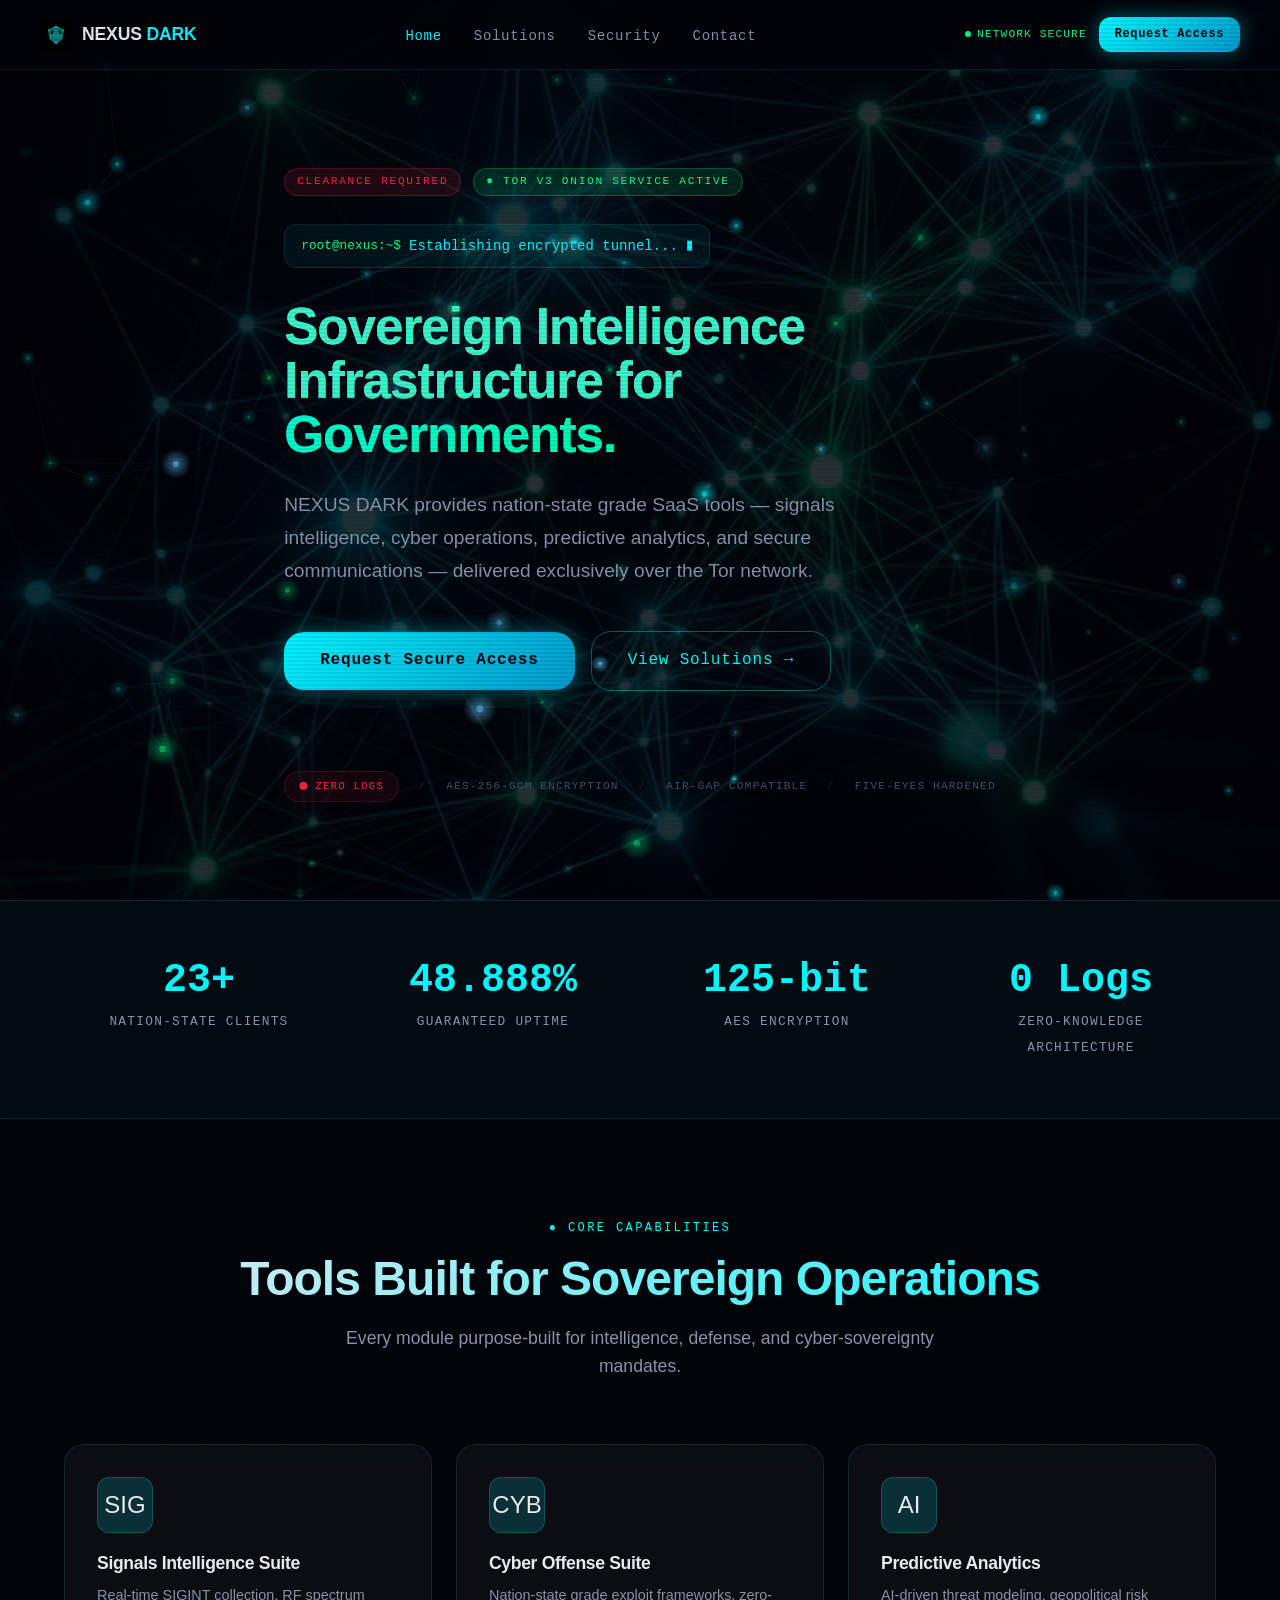
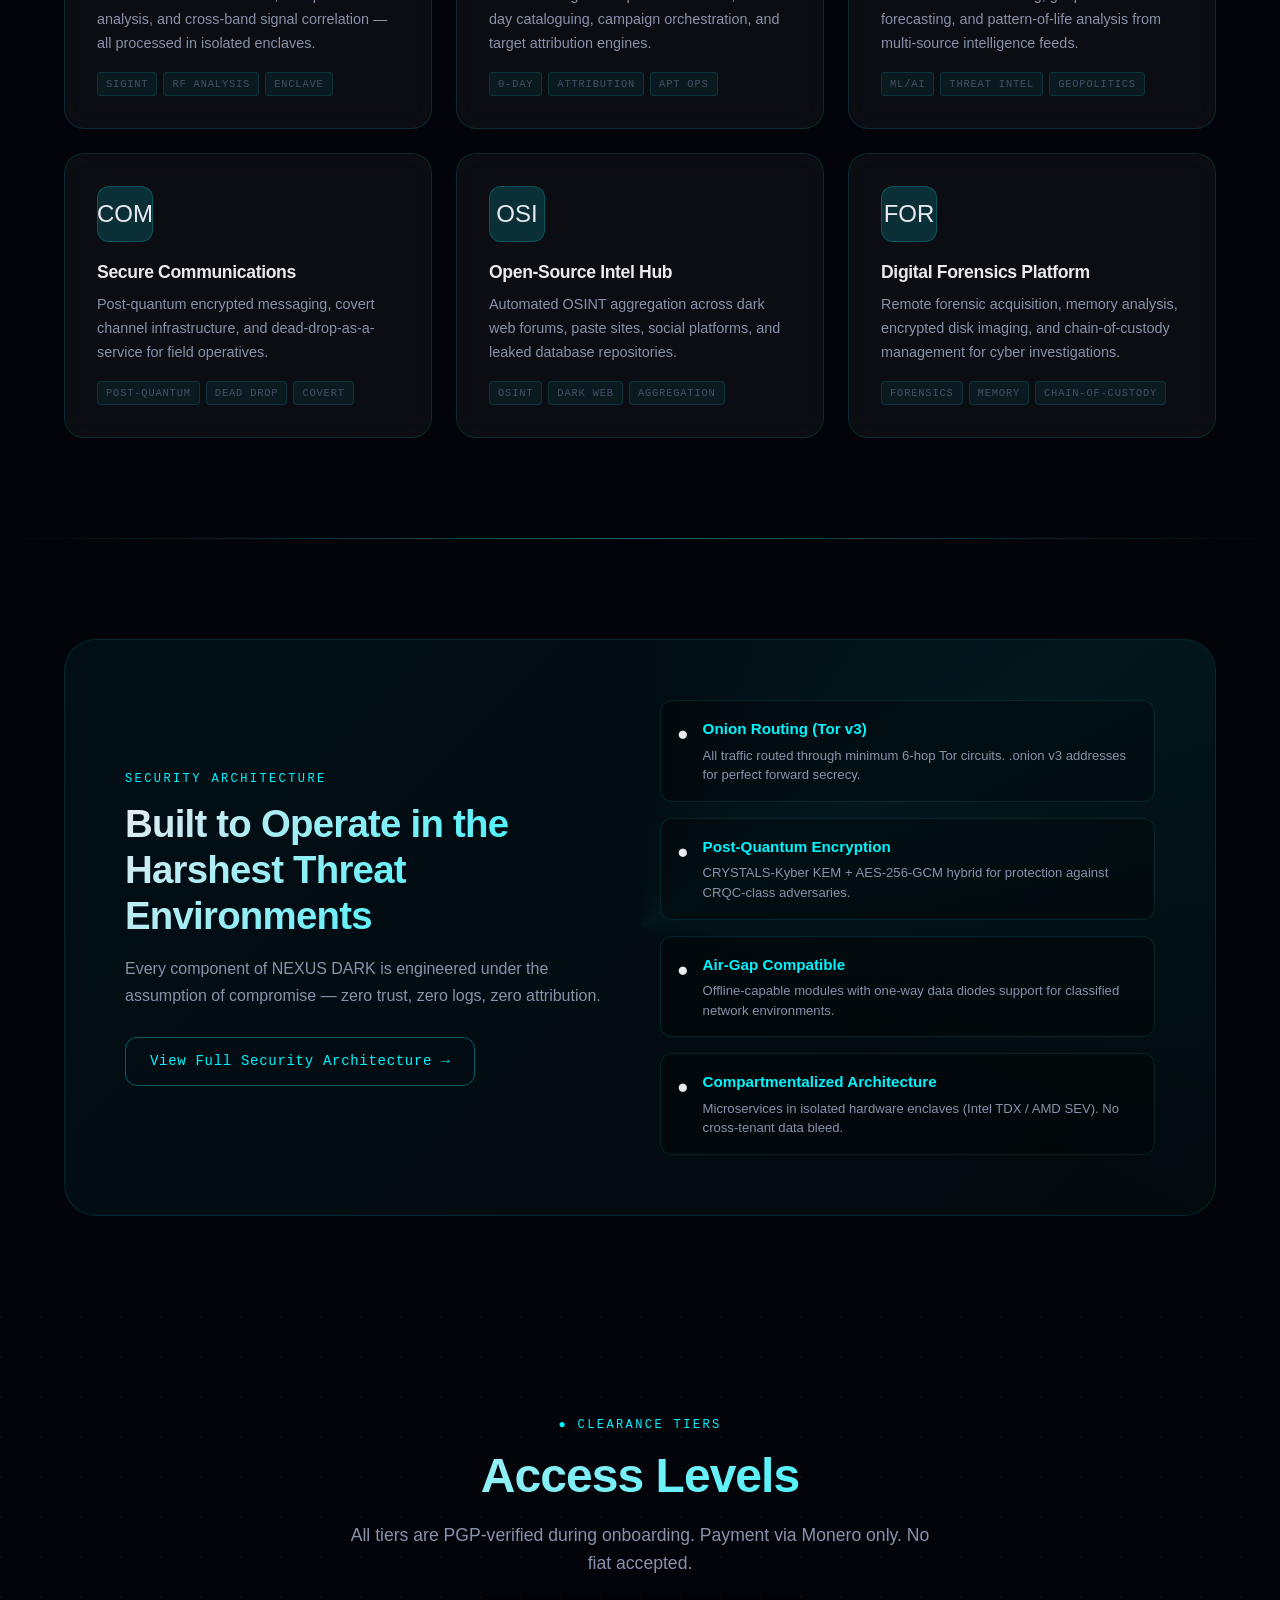
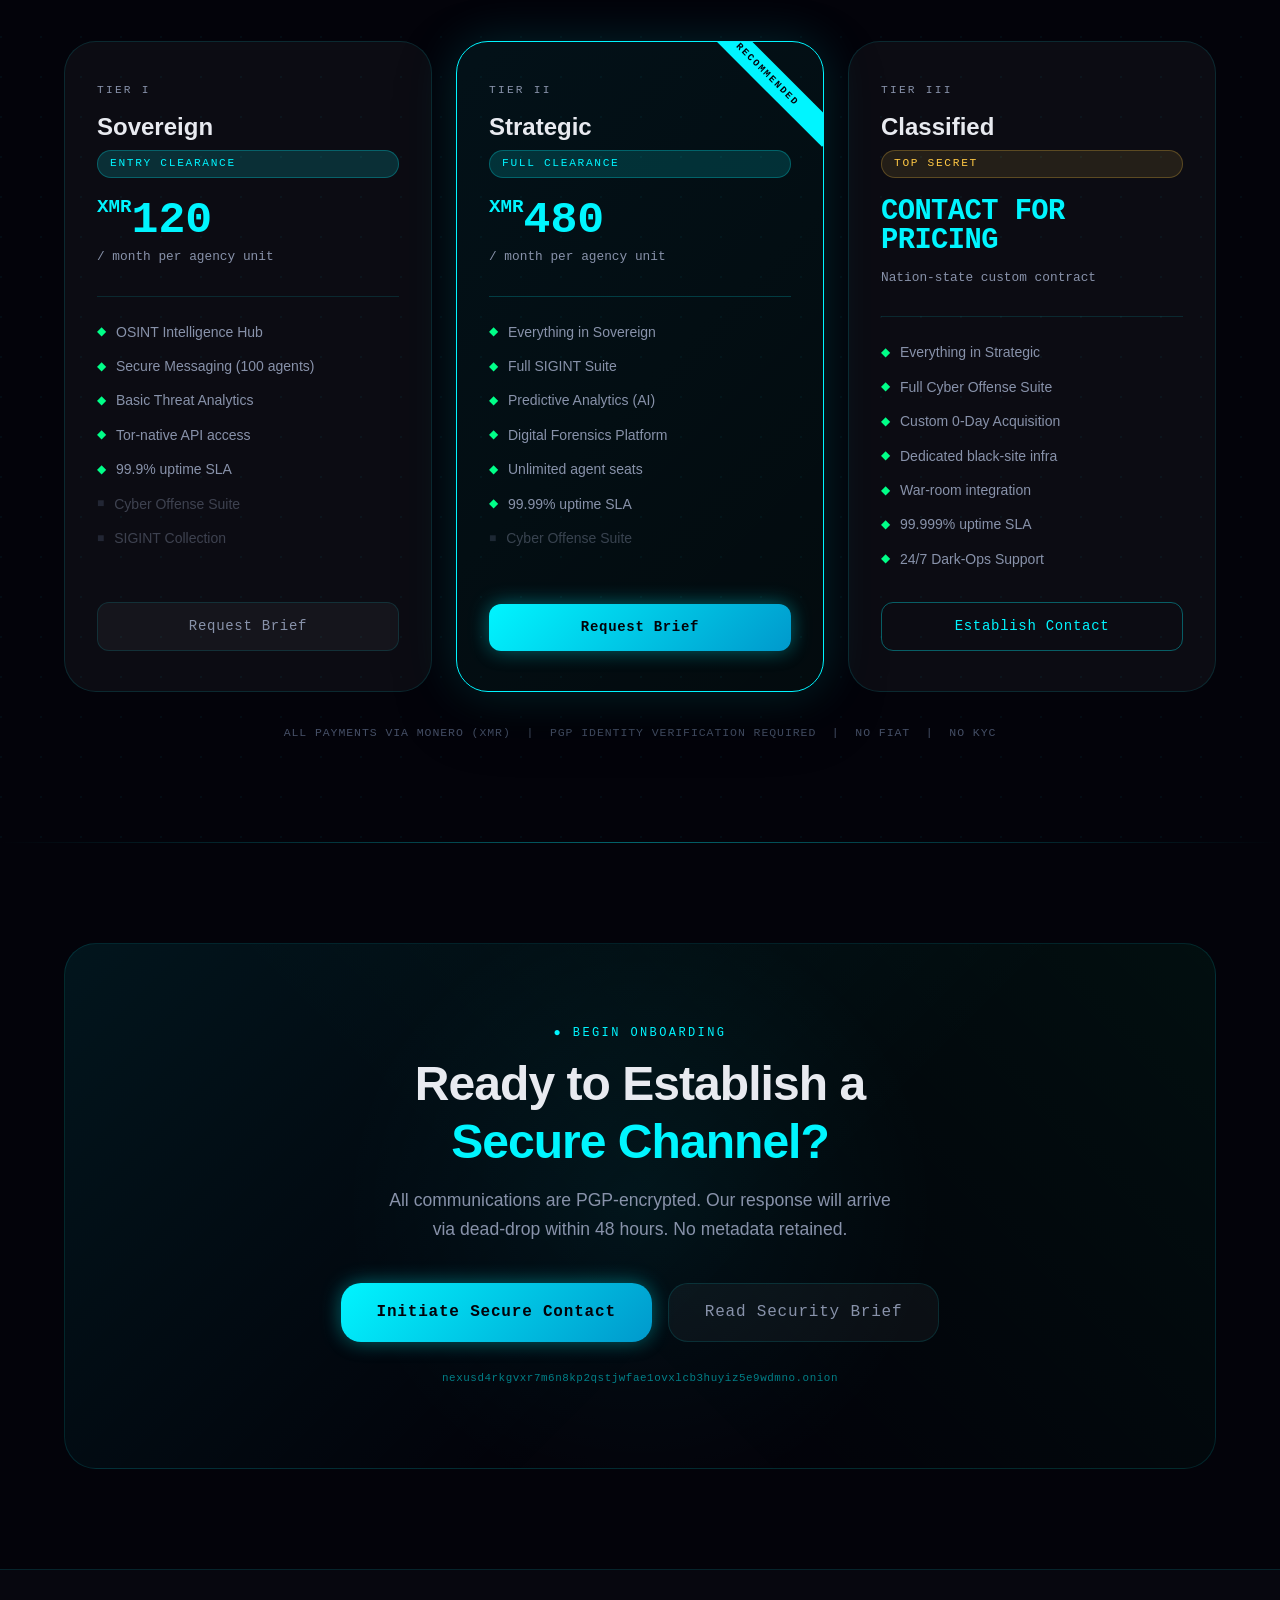
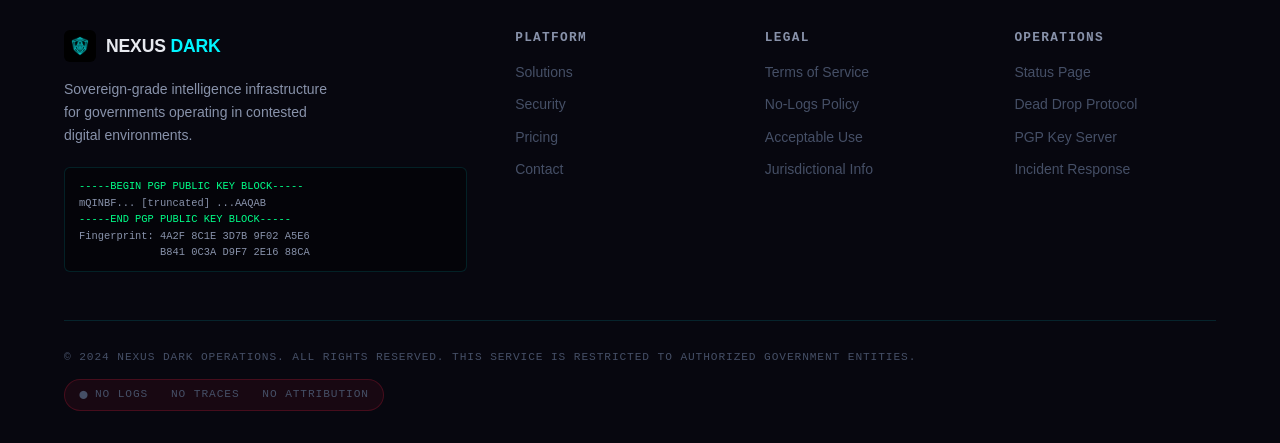
==== index.html @ fe9a8225 "Initial commit" ====
﻿<!DOCTYPE html>
<html lang="en">

<head>
    <meta charset="UTF-8" />
    <meta name="viewport" content="width=device-width, initial-scale=1.0" />
    <meta name="referrer" content="no-referrer" />
    <meta http-equiv="Content-Security-Policy"
        content="default-src 'self' https://fonts.googleapis.com https://fonts.gstatic.com; style-src 'self' 'unsafe-inline' https://fonts.googleapis.com; script-src 'self' 'unsafe-inline'; img-src 'self' data:;">
    <title>NEXUS DARK — Sovereign SaaS for Governments</title>
    <meta name="description"
        content="Enterprise-grade intelligence and cyber tools for government agencies, operating exclusively on the Tor network with zero-knowledge architecture." />
    <link rel="stylesheet" href="css/style.css" />
    <link rel="icon" href="images/logo_shield.png" />
</head>

<body>

    <!-- Security Overlay -->
    <div id="security-overlay">
        <h2>[!] SECURITY ALERT</h2>
        <p>Developer tools detected.<br />This session has been flagged. Close developer tools to continue.</p>
    </div>

    <!-- Navigation -->
    <nav class="navbar" id="navbar">
        <div class="nav-inner">
            <a class="nav-logo" href="index.html">
                <img src="images/logo_shield.png" alt="NEXUS DARK Logo" />
                <div class="logo-text">NEXUS <span>DARK</span></div>
            </a>

            <ul class="nav-links">
                <li><a href="index.html">Home</a></li>
                <li><a href="html/solutions.html">Solutions</a></li>
                <li><a href="html/security.html">Security</a></li>
                <li><a href="html/contact.html">Contact</a></li>
            </ul>

            <div class="nav-cta">
                <div class="nav-status">
                    <span class="dot"></span>
                    <span>NETWORK SECURE</span>
                </div>
                <a href="html/contact.html" class="btn btn-primary btn-sm">Request Access</a>
            </div>

            <div class="hamburger" id="hamburger">
                <span></span><span></span><span></span>
            </div>
        </div>
    </nav>

    <!-- Mobile Nav -->
    <nav class="mobile-nav" id="mobile-nav">
        <a href="index.html">Home</a>
        <a href="html/solutions.html">Solutions</a>
        <a href="html/security.html">Security</a>
        <a href="html/contact.html">Contact</a>
        <a href="html/contact.html" class="btn btn-primary btn-sm" style="width:fit-content">Request Access</a>
    </nav>

    <!-- ── Hero ──────────────────────────────────────────────────── -->
    <section class="hero" id="hero">
        <canvas id="hero-canvas"></canvas>
        <img src="images/hero_bg.png" alt="" class="hero-bg-img" aria-hidden="true" />

        <div class="hero-content">

            <div class="hero-eyebrow">
                <span class="badge badge-red"> CLEARANCE REQUIRED</span>
                <span class="badge badge-green">&#x25CF; TOR v3 ONION SERVICE ACTIVE</span>
            </div>

            <div class="terminal-bar">
                <span class="prompt">root@nexus:~$</span>
                <span id="typed-text"></span><span class="typed-cursor">&#9646;</span>
            </div>

            <h1 class="hero-h1 glitch-text" data-text="Sovereign Intelligence Infrastructure for Governments">
                Sovereign Intelligence<br />
                Infrastructure for<br />
                <span class="accent">Governments.</span>
            </h1>

            <p class="hero-desc">
                NEXUS DARK provides nation-state grade SaaS tools — signals intelligence, cyber operations, predictive
                analytics, and secure communications — delivered exclusively over the Tor network.
            </p>

            <div class="hero-actions">
                <a href="html/contact.html" class="btn btn-primary btn-lg" id="cta-access">
                    Request Secure Access
                </a>
                <a href="html/solutions.html" class="btn btn-outline btn-lg" id="cta-solutions">
                    View Solutions &rarr;
                </a>
            </div>

            <div class="hero-meta">
                <span class="no-logs-pill">ZERO LOGS</span>
                <span class="sep">&nbsp;/&nbsp;</span>
                <span>AES-256-GCM Encryption</span>
                <span class="sep">&nbsp;/&nbsp;</span>
                <span>Air-Gap Compatible</span>
                <span class="sep">&nbsp;/&nbsp;</span>
                <span>Five-Eyes Hardened</span>
            </div>

        </div>
    </section>

    <!-- ── Stats Bar ─────────────────────────────────────────────── -->
    <div class="stats-bar">
        <div class="stats-grid">
            <div class="stat-item reveal reveal-delay-1">
                <span class="stat-number" data-count="47" data-suffix="+">0+</span>
                <span class="stat-label">Nation-State Clients</span>
            </div>
            <div class="stat-item reveal reveal-delay-2">
                <span class="stat-number" data-count="99.999" data-dec="3" data-suffix="%">0%</span>
                <span class="stat-label">Guaranteed Uptime</span>
            </div>
            <div class="stat-item reveal reveal-delay-3">
                <span class="stat-number" data-count="256" data-suffix="-bit">0-bit</span>
                <span class="stat-label">AES Encryption</span>
            </div>
            <div class="stat-item reveal reveal-delay-4">
                <span class="stat-number" data-count="0" data-suffix=" Logs">0 Logs</span>
                <span class="stat-label">Zero-Knowledge Architecture</span>
            </div>
        </div>
    </div>

    <!-- ── Features ──────────────────────────────────────────────── -->
    <section class="section hex-bg" id="features">
        <div class="container">
            <div class="section-header reveal">
                <span class="section-label">&#x25CF; Core Capabilities</span>
                <h2 class="section-title">Tools Built for Sovereign Operations</h2>
                <p class="section-desc">Every module purpose-built for intelligence, defense, and cyber-sovereignty
                    mandates.</p>
            </div>

            <div class="features-grid">

                <div class="feature-card card reveal reveal-delay-1">
                    <div class="feature-icon">SIG</div>
                    <h3 class="feature-title">Signals Intelligence Suite</h3>
                    <p class="feature-desc">Real-time SIGINT collection, RF spectrum analysis, and cross-band signal
                        correlation — all processed in isolated enclaves.</p>
                    <div class="feature-tags">
                        <span class="tag">SIGINT</span>
                        <span class="tag">RF Analysis</span>
                        <span class="tag">Enclave</span>
                    </div>
                </div>

                <div class="feature-card card reveal reveal-delay-2">
                    <div class="feature-icon">CYB</div>
                    <h3 class="feature-title">Cyber Offense Suite</h3>
                    <p class="feature-desc">Nation-state grade exploit frameworks, zero-day cataloguing, campaign
                        orchestration, and target attribution engines.</p>
                    <div class="feature-tags">
                        <span class="tag">0-Day</span>
                        <span class="tag">Attribution</span>
                        <span class="tag">APT Ops</span>
                    </div>
                </div>

                <div class="feature-card card reveal reveal-delay-3">
                    <div class="feature-icon">AI</div>
                    <h3 class="feature-title">Predictive Analytics</h3>
                    <p class="feature-desc">AI-driven threat modeling, geopolitical risk forecasting, and
                        pattern-of-life analysis from multi-source intelligence feeds.</p>
                    <div class="feature-tags">
                        <span class="tag">ML/AI</span>
                        <span class="tag">Threat Intel</span>
                        <span class="tag">Geopolitics</span>
                    </div>
                </div>

                <div class="feature-card card reveal reveal-delay-1">
                    <div class="feature-icon">COM</div>
                    <h3 class="feature-title">Secure Communications</h3>
                    <p class="feature-desc">Post-quantum encrypted messaging, covert channel infrastructure, and
                        dead-drop-as-a-service for field operatives.</p>
                    <div class="feature-tags">
                        <span class="tag">Post-Quantum</span>
                        <span class="tag">Dead Drop</span>
                        <span class="tag">Covert</span>
                    </div>
                </div>

                <div class="feature-card card reveal reveal-delay-2">
                    <div class="feature-icon">OSI</div>
                    <h3 class="feature-title">Open-Source Intel Hub</h3>
                    <p class="feature-desc">Automated OSINT aggregation across dark web forums, paste sites, social
                        platforms, and leaked database repositories.</p>
                    <div class="feature-tags">
                        <span class="tag">OSINT</span>
                        <span class="tag">Dark Web</span>
                        <span class="tag">Aggregation</span>
                    </div>
                </div>

                <div class="feature-card card reveal reveal-delay-3">
                    <div class="feature-icon">FOR</div>
                    <h3 class="feature-title">Digital Forensics Platform</h3>
                    <p class="feature-desc">Remote forensic acquisition, memory analysis, encrypted disk imaging, and
                        chain-of-custody management for cyber investigations.</p>
                    <div class="feature-tags">
                        <span class="tag">Forensics</span>
                        <span class="tag">Memory</span>
                        <span class="tag">Chain-of-Custody</span>
                    </div>
                </div>

            </div>
        </div>
    </section>

    <div class="glow-line"></div>

    <!-- ── Security Highlight ─────────────────────────────────────── -->
    <section class="section" id="security-section">
        <div class="container">
            <div class="security-highlight reveal">
                <div class="inner">
                    <div class="security-grid">
                        <div>
                            <span class="section-label"> Security Architecture</span>
                            <h2
                                style="font-size:clamp(1.6rem,3vw,2.5rem); margin-bottom:16px; background:linear-gradient(135deg,#e8eaf0,#00f5ff); -webkit-background-clip:text; -webkit-text-fill-color:transparent; background-clip:text;">
                                Built to Operate in the Harshest Threat Environments
                            </h2>
                            <p style="color:var(--text-secondary);margin-bottom:28px;line-height:1.7;">
                                Every component of NEXUS DARK is engineered under the assumption of compromise — zero
                                trust, zero logs, zero attribution.
                            </p>
                            <a href="html/security.html" class="btn btn-outline">View Full Security Architecture
                                &rarr;</a>
                        </div>

                        <div class="security-items">
                            <div class="security-item">
                                <span class="security-item-icon">&#x25CF;</span>
                                <div>
                                    <div class="security-item-title">Onion Routing (Tor v3)</div>
                                    <div class="security-item-desc">All traffic routed through minimum 6-hop Tor
                                        circuits. .onion v3 addresses for perfect forward secrecy.</div>
                                </div>
                            </div>
                            <div class="security-item">
                                <span class="security-item-icon">&#x25CF;</span>
                                <div>
                                    <div class="security-item-title">Post-Quantum Encryption</div>
                                    <div class="security-item-desc">CRYSTALS-Kyber KEM + AES-256-GCM hybrid for
                                        protection against CRQC-class adversaries.</div>
                                </div>
                            </div>
                            <div class="security-item">
                                <span class="security-item-icon">&#x25CF;</span>
                                <div>
                                    <div class="security-item-title">Air-Gap Compatible</div>
                                    <div class="security-item-desc">Offline-capable modules with one-way data diodes
                                        support for classified network environments.</div>
                                </div>
                            </div>
                            <div class="security-item">
                                <span class="security-item-icon">&#x25CF;</span>
                                <div>
                                    <div class="security-item-title">Compartmentalized Architecture</div>
                                    <div class="security-item-desc">Microservices in isolated hardware enclaves (Intel
                                        TDX / AMD SEV). No cross-tenant data bleed.</div>
                                </div>
                            </div>
                        </div>
                    </div>
                </div>
            </div>
        </div>
    </section>

    <!-- ── Pricing ────────────────────────────────────────────────── -->
    <section class="section hex-bg" id="pricing">
        <div class="container">
            <div class="section-header reveal">
                <span class="section-label">&#x25CF; Clearance Tiers</span>
                <h2 class="section-title">Access Levels</h2>
                <p class="section-desc">All tiers are PGP-verified during onboarding. Payment via Monero only. No fiat
                    accepted.</p>
            </div>

            <div class="pricing-grid">

                <!-- Tier 1: Sovereign -->
                <div class="pricing-card reveal reveal-delay-1">
                    <div class="pricing-tier">Tier I</div>
                    <div class="pricing-name">Sovereign</div>
                    <div class="badge badge-cyan" style="margin-bottom:4px;">ENTRY CLEARANCE</div>
                    <div class="pricing-price"><sup>XMR</sup>120</div>
                    <div class="pricing-period">/ month per agency unit</div>
                    <div class="pricing-divider"></div>
                    <ul class="pricing-features">
                        <li class="pricing-feature"><span class="check">&#9670;</span> OSINT Intelligence Hub</li>
                        <li class="pricing-feature"><span class="check">&#9670;</span> Secure Messaging (100 agents)
                        </li>
                        <li class="pricing-feature"><span class="check">&#9670;</span> Basic Threat Analytics</li>
                        <li class="pricing-feature"><span class="check">&#9670;</span> Tor-native API access</li>
                        <li class="pricing-feature"><span class="check">&#9670;</span> 99.9% uptime SLA</li>
                        <li class="pricing-feature" style="opacity:0.4;"><span class="lock">&#x25A0;</span> Cyber
                            Offense Suite</li>
                        <li class="pricing-feature" style="opacity:0.4;"><span class="lock">&#x25A0;</span> SIGINT
                            Collection</li>
                    </ul>
                    <a href="html/contact.html" class="btn btn-ghost" style="width:100%;justify-content:center;">Request
                        Brief</a>
                </div>

                <!-- Tier 2: Strategic (Featured) -->
                <div class="pricing-card featured reveal reveal-delay-2">
                    <div class="pricing-tier">Tier II</div>
                    <div class="pricing-name">Strategic</div>
                    <div class="badge badge-cyan" style="margin-bottom:4px;">FULL CLEARANCE</div>
                    <div class="pricing-price"><sup>XMR</sup>480</div>
                    <div class="pricing-period">/ month per agency unit</div>
                    <div class="pricing-divider" style="background:rgba(0,245,255,0.2);"></div>
                    <ul class="pricing-features">
                        <li class="pricing-feature"><span class="check">&#9670;</span> Everything in Sovereign</li>
                        <li class="pricing-feature"><span class="check">&#9670;</span> Full SIGINT Suite</li>
                        <li class="pricing-feature"><span class="check">&#9670;</span> Predictive Analytics (AI)</li>
                        <li class="pricing-feature"><span class="check">&#9670;</span> Digital Forensics Platform</li>
                        <li class="pricing-feature"><span class="check">&#9670;</span> Unlimited agent seats</li>
                        <li class="pricing-feature"><span class="check">&#9670;</span> 99.99% uptime SLA</li>
                        <li class="pricing-feature" style="opacity:0.4;"><span class="lock">&#x25A0;</span> Cyber
                            Offense Suite</li>
                    </ul>
                    <a href="html/contact.html" class="btn btn-primary"
                        style="width:100%;justify-content:center;">Request Brief</a>
                </div>

                <!-- Tier 3: Classified -->
                <div class="pricing-card reveal reveal-delay-3">
                    <div class="pricing-tier">Tier III</div>
                    <div class="pricing-name">Classified</div>
                    <div class="badge badge-gold" style="margin-bottom:4px;">TOP SECRET</div>
                    <div class="pricing-price" style="font-size:1.8rem;margin-top:16px;letter-spacing:-0.02em;">CONTACT
                        FOR<br />PRICING</div>
                    <div class="pricing-period" style="margin-top:8px;">Nation-state custom contract</div>
                    <div class="pricing-divider"></div>
                    <ul class="pricing-features">
                        <li class="pricing-feature"><span class="check">&#9670;</span> Everything in Strategic</li>
                        <li class="pricing-feature"><span class="check">&#9670;</span> Full Cyber Offense Suite</li>
                        <li class="pricing-feature"><span class="check">&#9670;</span> Custom 0-Day Acquisition</li>
                        <li class="pricing-feature"><span class="check">&#9670;</span> Dedicated black-site infra</li>
                        <li class="pricing-feature"><span class="check">&#9670;</span> War-room integration</li>
                        <li class="pricing-feature"><span class="check">&#9670;</span> 99.999% uptime SLA</li>
                        <li class="pricing-feature"><span class="check">&#9670;</span> 24/7 Dark-Ops Support</li>
                    </ul>
                    <a href="html/contact.html" class="btn btn-outline"
                        style="width:100%;justify-content:center;">Establish Contact</a>
                </div>

            </div>

            <p
                style="text-align:center;font-family:var(--font-mono);font-size:0.72rem;color:var(--text-dim);margin-top:32px;letter-spacing:0.08em;">
                ALL PAYMENTS VIA MONERO (XMR) &nbsp;|&nbsp; PGP IDENTITY VERIFICATION REQUIRED &nbsp;|&nbsp; NO FIAT
                &nbsp;|&nbsp; NO KYC
            </p>
        </div>
    </section>

    <div class="glow-line"></div>

    <!-- ── CTA Banner ─────────────────────────────────────────────── -->
    <section class="section" id="cta">
        <div class="container">
            <div class="cta-banner reveal">
                <span class="section-label" style="display:block;text-align:center;margin-bottom:12px;">&#x25CF; Begin
                    Onboarding</span>
                <h2>Ready to Establish a<br /><span class="text-cyan">Secure Channel?</span></h2>
                <p>All communications are PGP-encrypted. Our response will arrive via dead-drop within 48 hours. No
                    metadata retained.</p>
                <div class="cta-actions">
                    <a href="html/contact.html" class="btn btn-primary btn-lg"> Initiate Secure Contact</a>
                    <a href="html/security.html" class="btn btn-ghost btn-lg">Read Security Brief</a>
                </div>
                <div class="onion-addr" style="margin-top:28px;font-size:0.68rem;opacity:0.5;">
                    nexusd4rkgvxr7m6n8kp2qstjwfae1ovxlcb3huyiz5e9wdmno.onion
                </div>
            </div>
        </div>
    </section>

    <!-- ── Footer ─────────────────────────────────────────────────── -->
    <footer class="footer">
        <div class="container">
            <div class="footer-grid">

                <div class="footer-brand">
                    <a class="nav-logo" href="index.html">
                        <img src="images/logo_shield.png" alt="NEXUS DARK" />
                        <div class="logo-text">NEXUS <span>DARK</span></div>
                    </a>
                    <p>Sovereign-grade intelligence infrastructure for governments operating in contested digital
                        environments.</p>
                    <div class="pgp-block">
                        <span class="hdr">-----BEGIN PGP PUBLIC KEY BLOCK-----</span><br />
                        mQINBF... [truncated] ...AAQAB<br />
                        <span class="hdr">-----END PGP PUBLIC KEY BLOCK-----</span><br />
                        Fingerprint: 4A2F 8C1E 3D7B 9F02 A5E6<br />
                        &nbsp;&nbsp;&nbsp;&nbsp;&nbsp;&nbsp;&nbsp;&nbsp;&nbsp;&nbsp;&nbsp;&nbsp;&nbsp;B841 0C3A D9F7
                        2E16 88CA
                    </div>
                </div>

                <div class="footer-col">
                    <h4>Platform</h4>
                    <a href="html/solutions.html">Solutions</a>
                    <a href="html/security.html">Security</a>
                    <a href="index.html#pricing">Pricing</a>
                    <a href="html/contact.html">Contact</a>
                </div>

                <div class="footer-col">
                    <h4>Legal</h4>
                    <a href="#">Terms of Service</a>
                    <a href="#">No-Logs Policy</a>
                    <a href="#">Acceptable Use</a>
                    <a href="#">Jurisdictional Info</a>
                </div>

                <div class="footer-col">
                    <h4>Operations</h4>
                    <a href="#">Status Page</a>
                    <a href="#">Dead Drop Protocol</a>
                    <a href="#">PGP Key Server</a>
                    <a href="#">Incident Response</a>
                </div>

            </div>

            <div class="footer-bottom">
                <p>&#169; 2024 NEXUS DARK OPERATIONS. ALL RIGHTS RESERVED. THIS SERVICE IS RESTRICTED TO AUTHORIZED
                    GOVERNMENT ENTITIES.</p>
                <p class="no-logs-pill">NO LOGS &nbsp; NO TRACES &nbsp; NO ATTRIBUTION</p>
            </div>
        </div>
    </footer>

    <script src="js/main.js"></script>
    <script src="js/security.js"></script>
</body>

</html>
---- css/style.css ----
@import url('https://fonts.googleapis.com/css2?family=Space+Grotesk:wght@300;400;500;600;700&family=JetBrains+Mono:wght@300;400;500;700&display=swap');

/* ── CSS Variables ─────────────────────────────────────────── */
:root {
    --bg-void: #03030a;
    --bg-deep: #07070f;
    --bg-surface: #0d0d1f;
    --bg-card: rgba(255, 255, 255, 0.04);
    --bg-card-hover: rgba(255, 255, 255, 0.07);

    --cyan: #00f5ff;
    --cyan-dim: rgba(0, 245, 255, 0.15);
    --cyan-glow: rgba(0, 245, 255, 0.4);
    --green: #00ff88;
    --green-dim: rgba(0, 255, 136, 0.12);
    --green-glow: rgba(0, 255, 136, 0.4);
    --red-warn: #ff2244;
    --gold: #ffc844;

    --text-primary: #e8eaf0;
    --text-secondary: #8892aa;
    --text-dim: #454f66;
    --text-mono: #00f5ff;

    --border: rgba(0, 245, 255, 0.12);
    --border-bright: rgba(0, 245, 255, 0.35);

    --radius-sm: 6px;
    --radius-md: 12px;
    --radius-lg: 20px;
    --radius-xl: 32px;

    --font-display: 'Space Grotesk', sans-serif;
    --font-mono: 'JetBrains Mono', monospace;

    --transition: all 0.3s cubic-bezier(0.4, 0, 0.2, 1);
    --transition-slow: all 0.6s cubic-bezier(0.4, 0, 0.2, 1);
}

/* ── Reset & Base ──────────────────────────────────────────── */
*,
*::before,
*::after {
    box-sizing: border-box;
    margin: 0;
    padding: 0;
}

html {
    scroll-behavior: smooth;
    font-size: 16px;
}

body {
    background-color: var(--bg-void);
    color: var(--text-primary);
    font-family: var(--font-display);
    line-height: 1.6;
    overflow-x: hidden;
    min-height: 100vh;
}

/* Scanline overlay */
body::before {
    content: '';
    position: fixed;
    top: 0;
    left: 0;
    right: 0;
    bottom: 0;
    background: repeating-linear-gradient(0deg,
            transparent,
            transparent 2px,
            rgba(0, 0, 0, 0.08) 2px,
            rgba(0, 0, 0, 0.08) 4px);
    pointer-events: none;
    z-index: 9999;
}

a {
    text-decoration: none;
    color: inherit;
}

img {
    max-width: 100%;
    display: block;
}

ul {
    list-style: none;
}

::selection {
    background: var(--cyan-dim);
    color: var(--cyan);
}

/* Scrollbar */
::-webkit-scrollbar {
    width: 6px;
}

::-webkit-scrollbar-track {
    background: var(--bg-void);
}

::-webkit-scrollbar-thumb {
    background: var(--border-bright);
    border-radius: 3px;
}

::-webkit-scrollbar-thumb:hover {
    background: var(--cyan);
}

/* ── Typography ────────────────────────────────────────────── */
h1,
h2,
h3,
h4,
h5 {
    font-family: var(--font-display);
    font-weight: 700;
    line-height: 1.2;
    letter-spacing: -0.02em;
}

.mono {
    font-family: var(--font-mono);
}

.text-cyan {
    color: var(--cyan);
}

.text-green {
    color: var(--green);
}

.text-dim {
    color: var(--text-secondary);
}

/* ── Layout Utilities ──────────────────────────────────────── */
.container {
    max-width: 1200px;
    margin: 0 auto;
    padding: 0 24px;
}

.section {
    padding: 100px 0;
}

.section-header {
    text-align: center;
    margin-bottom: 64px;
}

.section-label {
    font-family: var(--font-mono);
    font-size: 0.75rem;
    letter-spacing: 0.2em;
    text-transform: uppercase;
    color: var(--cyan);
    margin-bottom: 12px;
    display: block;
}

.section-title {
    font-size: clamp(2rem, 4vw, 3rem);
    margin-bottom: 16px;
    background: linear-gradient(135deg, var(--text-primary) 0%, var(--cyan) 100%);
    -webkit-background-clip: text;
    -webkit-text-fill-color: transparent;
    background-clip: text;
}

.section-desc {
    font-size: 1.1rem;
    color: var(--text-secondary);
    max-width: 600px;
    margin: 0 auto;
}

/* ── Navigation ────────────────────────────────────────────── */
.navbar {
    position: fixed;
    top: 0;
    left: 0;
    right: 0;
    z-index: 1000;
    padding: 0 24px;
    height: 70px;
    display: flex;
    align-items: center;
    background: rgba(3, 3, 10, 0.8);
    backdrop-filter: blur(20px);
    -webkit-backdrop-filter: blur(20px);
    border-bottom: 1px solid var(--border);
    transition: var(--transition);
}

.navbar.scrolled {
    background: rgba(3, 3, 10, 0.95);
    border-bottom-color: var(--border-bright);
}

.nav-inner {
    max-width: 1200px;
    margin: 0 auto;
    width: 100%;
    display: flex;
    align-items: center;
    justify-content: space-between;
}

.nav-logo {
    display: flex;
    align-items: center;
    gap: 10px;
    font-weight: 700;
    font-size: 1.1rem;
    letter-spacing: -0.01em;
}

.nav-logo img {
    width: 32px;
    height: 32px;
    border-radius: 6px;
}

.nav-logo .logo-text span {
    color: var(--cyan);
}

.nav-links {
    display: flex;
    align-items: center;
    gap: 32px;
}

.nav-links a {
    font-size: 0.875rem;
    font-weight: 500;
    color: var(--text-secondary);
    transition: var(--transition);
    position: relative;
    font-family: var(--font-mono);
    letter-spacing: 0.05em;
}

.nav-links a::after {
    content: '';
    position: absolute;
    bottom: -4px;
    left: 0;
    width: 0;
    height: 1px;
    background: var(--cyan);
    transition: var(--transition);
}

.nav-links a:hover {
    color: var(--cyan);
}

.nav-links a:hover::after {
    width: 100%;
}

.nav-cta {
    display: flex;
    align-items: center;
    gap: 12px;
}

.nav-status {
    display: flex;
    align-items: center;
    gap: 6px;
    font-family: var(--font-mono);
    font-size: 0.7rem;
    color: var(--green);
    letter-spacing: 0.1em;
}

.nav-status .dot {
    width: 6px;
    height: 6px;
    border-radius: 50%;
    background: var(--green);
    animation: pulse-green 2s infinite;
}

/* ── Buttons ───────────────────────────────────────────────── */
.btn {
    display: inline-flex;
    align-items: center;
    gap: 8px;
    padding: 12px 24px;
    border-radius: var(--radius-md);
    font-family: var(--font-mono);
    font-size: 0.875rem;
    font-weight: 500;
    letter-spacing: 0.05em;
    cursor: pointer;
    border: none;
    transition: var(--transition);
    position: relative;
    overflow: hidden;
    white-space: nowrap;
}

.btn::before {
    content: '';
    position: absolute;
    top: 0;
    left: -100%;
    width: 100%;
    height: 100%;
    background: linear-gradient(90deg, transparent, rgba(255, 255, 255, 0.1), transparent);
    transition: left 0.5s ease;
}

.btn:hover::before {
    left: 100%;
}

.btn-primary {
    background: linear-gradient(135deg, var(--cyan) 0%, #0099cc 100%);
    color: var(--bg-void);
    font-weight: 700;
    box-shadow: 0 0 20px var(--cyan-glow), 0 4px 15px rgba(0, 0, 0, 0.4);
}

.btn-primary:hover {
    transform: translateY(-2px);
    box-shadow: 0 0 35px var(--cyan-glow), 0 8px 25px rgba(0, 0, 0, 0.5);
}

.btn-outline {
    background: transparent;
    color: var(--cyan);
    border: 1px solid var(--border-bright);
}

.btn-outline:hover {
    background: var(--cyan-dim);
    border-color: var(--cyan);
    transform: translateY(-2px);
    box-shadow: 0 0 20px var(--cyan-glow);
}

.btn-ghost {
    background: var(--bg-card);
    color: var(--text-secondary);
    border: 1px solid var(--border);
}

.btn-ghost:hover {
    background: var(--bg-card-hover);
    color: var(--text-primary);
    border-color: var(--border-bright);
}

.btn-lg {
    padding: 16px 36px;
    font-size: 1rem;
    border-radius: var(--radius-lg);
}

.btn-sm {
    padding: 8px 16px;
    font-size: 0.75rem;
}

/* ── Badge / Tag ───────────────────────────────────────────── */
.badge {
    display: inline-flex;
    align-items: center;
    gap: 6px;
    padding: 4px 12px;
    border-radius: 100px;
    font-family: var(--font-mono);
    font-size: 0.7rem;
    letter-spacing: 0.15em;
    text-transform: uppercase;
    font-weight: 500;
}

.badge-cyan {
    background: var(--cyan-dim);
    border: 1px solid rgba(0, 245, 255, 0.25);
    color: var(--cyan);
}

.badge-green {
    background: var(--green-dim);
    border: 1px solid rgba(0, 255, 136, 0.25);
    color: var(--green);
}

.badge-red {
    background: rgba(255, 34, 68, 0.12);
    border: 1px solid rgba(255, 34, 68, 0.25);
    color: var(--red-warn);
}

.badge-gold {
    background: rgba(255, 200, 68, 0.1);
    border: 1px solid rgba(255, 200, 68, 0.25);
    color: var(--gold);
}

/* ── Card ──────────────────────────────────────────────────── */
.card {
    background: var(--bg-card);
    border: 1px solid var(--border);
    border-radius: var(--radius-lg);
    padding: 32px;
    backdrop-filter: blur(16px);
    -webkit-backdrop-filter: blur(16px);
    transition: var(--transition);
    position: relative;
    overflow: hidden;
}

.card::before {
    content: '';
    position: absolute;
    top: 0;
    left: 0;
    right: 0;
    height: 1px;
    background: linear-gradient(90deg, transparent, var(--cyan-dim), transparent);
    opacity: 0;
    transition: var(--transition);
}

.card:hover {
    background: var(--bg-card-hover);
    border-color: var(--border-bright);
    transform: translateY(-4px);
    box-shadow: 0 20px 60px rgba(0, 0, 0, 0.4), 0 0 30px var(--cyan-dim);
}

.card:hover::before {
    opacity: 1;
}

/* ── Hero Section ──────────────────────────────────────────── */
.hero {
    position: relative;
    min-height: 100vh;
    display: flex;
    align-items: center;
    overflow: hidden;
}

#hero-canvas {
    position: absolute;
    top: 0;
    left: 0;
    width: 100%;
    height: 100%;
    z-index: 0;
}

.hero-bg-img {
    position: absolute;
    top: 0;
    left: 0;
    width: 100%;
    height: 100%;
    object-fit: cover;
    opacity: 0.18;
    z-index: 0;
}

.hero-content {
    position: relative;
    z-index: 2;
    max-width: 1200px;
    margin: 0 auto;
    padding: 0 24px;
    padding-top: 70px;
}

.hero-eyebrow {
    display: flex;
    align-items: center;
    gap: 12px;
    margin-bottom: 28px;
}

.hero-h1 {
    font-size: clamp(2rem, 4vw, 6rem);
    font-weight: 700;
    line-height: 1.05;
    margin-bottom: 28px;
    max-width: 820px;
}

.hero-h1 .accent {
    background: linear-gradient(135deg, var(--cyan), var(--green));
    -webkit-background-clip: text;
    -webkit-text-fill-color: transparent;
    background-clip: text;
}

.hero-desc {
    font-size: 1.2rem;
    color: var(--text-secondary);
    max-width: 560px;
    margin-bottom: 44px;
    line-height: 1.7;
}

.hero-actions {
    display: flex;
    align-items: center;
    flex-wrap: wrap;
    gap: 16px;
    margin-bottom: 80px;
}

.hero-meta {
    display: flex;
    align-items: center;
    gap: 12px;
    font-family: var(--font-mono);
    font-size: 0.7rem;
    color: var(--text-dim);
    letter-spacing: 0.1em;
    text-transform: uppercase;
}

.hero-meta .sep {
    opacity: 0.3;
}

.typed-cursor {
    display: inline-block;
    color: var(--cyan);
    animation: blink 1s step-end infinite;
}

#typed-text {
    color: var(--cyan);
    font-family: var(--font-mono);
    font-size: 0.875rem;
}

.terminal-bar {
    display: inline-flex;
    align-items: center;
    gap: 8px;
    background: rgba(0, 245, 255, 0.06);
    border: 1px solid var(--border);
    border-radius: var(--radius-md);
    padding: 10px 16px;
    margin-bottom: 32px;
    font-family: var(--font-mono);
    font-size: 0.8rem;
}

.terminal-bar .prompt {
    color: var(--green);
}

/* ── Stats Bar ─────────────────────────────────────────────── */
.stats-bar {
    background: rgba(0, 245, 255, 0.03);
    border-top: 1px solid var(--border);
    border-bottom: 1px solid var(--border);
    padding: 40px 0;
}

.stats-grid {
    max-width: 1200px;
    margin: 0 auto;
    padding: 0 24px;
    display: grid;
    grid-template-columns: repeat(4, 1fr);
    gap: 24px;
    text-align: center;
}

.stat-item {
    padding: 20px;
}

.stat-number {
    font-size: 2.5rem;
    font-weight: 700;
    font-family: var(--font-mono);
    color: var(--cyan);
    display: block;
    margin-bottom: 6px;
    line-height: 1;
}

.stat-label {
    font-size: 0.8rem;
    color: var(--text-secondary);
    font-family: var(--font-mono);
    letter-spacing: 0.1em;
    text-transform: uppercase;
}

.stat-divider {
    width: 1px;
    background: var(--border);
    align-self: stretch;
}

/* ── Features Section ──────────────────────────────────────── */
.features-grid {
    display: grid;
    grid-template-columns: repeat(3, 1fr);
    gap: 24px;
}

.feature-card {
    background: var(--bg-card);
    border: 1px solid var(--border);
    border-radius: var(--radius-lg);
    padding: 32px;
    backdrop-filter: blur(16px);
    transition: var(--transition);
    position: relative;
    overflow: hidden;
}

.feature-card::after {
    content: '';
    position: absolute;
    bottom: 0;
    right: 0;
    width: 120px;
    height: 120px;
    border-radius: 50%;
    background: radial-gradient(circle, var(--cyan-dim) 0%, transparent 70%);
    opacity: 0;
    transition: var(--transition);
}

.feature-card:hover {
    border-color: var(--border-bright);
    transform: translateY(-6px);
    box-shadow: 0 24px 60px rgba(0, 0, 0, 0.5), 0 0 40px var(--cyan-dim);
}

.feature-card:hover::after {
    opacity: 1;
}

.feature-icon {
    width: 56px;
    height: 56px;
    border-radius: var(--radius-md);
    background: var(--cyan-dim);
    border: 1px solid rgba(0, 245, 255, 0.2);
    display: flex;
    align-items: center;
    justify-content: center;
    font-size: 1.5rem;
    margin-bottom: 20px;
}

.feature-title {
    font-size: 1.1rem;
    font-weight: 600;
    margin-bottom: 10px;
}

.feature-desc {
    font-size: 0.9rem;
    color: var(--text-secondary);
    line-height: 1.65;
    margin-bottom: 16px;
}

.feature-tags {
    display: flex;
    flex-wrap: wrap;
    gap: 6px;
}

.tag {
    font-family: var(--font-mono);
    font-size: 0.65rem;
    padding: 3px 8px;
    border-radius: 4px;
    background: rgba(0, 245, 255, 0.06);
    border: 1px solid var(--border);
    color: var(--text-dim);
    letter-spacing: 0.08em;
    text-transform: uppercase;
}

/* ── Glow line ─────────────────────────────────────────────── */
.glow-line {
    height: 1px;
    background: linear-gradient(90deg, transparent 0%, var(--cyan) 50%, transparent 100%);
    margin: 0;
    opacity: 0.4;
}

/* ── Security Highlight ────────────────────────────────────── */
.security-highlight {
    background: linear-gradient(135deg, rgba(0, 245, 255, 0.05), rgba(0, 255, 136, 0.03));
    border: 1px solid var(--border);
    border-radius: var(--radius-xl);
    padding: 60px;
    position: relative;
    overflow: hidden;
}

.security-highlight::before {
    content: '';
    position: absolute;
    top: -50%;
    left: -50%;
    width: 200%;
    height: 200%;
    background: conic-gradient(from 0deg at 50% 50%, transparent 0deg, var(--cyan-dim) 60deg, transparent 120deg);
    animation: rotate 8s linear infinite;
    opacity: 0.3;
}

.security-highlight .inner {
    position: relative;
    z-index: 1;
}

.security-grid {
    display: grid;
    grid-template-columns: 1fr 1fr;
    gap: 40px;
    align-items: center;
}

.security-items {
    display: flex;
    flex-direction: column;
    gap: 16px;
}

.security-item {
    display: flex;
    align-items: flex-start;
    gap: 14px;
    padding: 16px;
    background: rgba(0, 0, 0, 0.3);
    border-radius: var(--radius-md);
    border: 1px solid var(--border);
}

.security-item-icon {
    font-size: 1.2rem;
    flex-shrink: 0;
    margin-top: 2px;
}

.security-item-title {
    font-size: 0.95rem;
    font-weight: 600;
    margin-bottom: 4px;
    color: var(--cyan);
}

.security-item-desc {
    font-size: 0.82rem;
    color: var(--text-secondary);
    line-height: 1.5;
}

/* ── Pricing ───────────────────────────────────────────────── */
.pricing-grid {
    display: grid;
    grid-template-columns: repeat(3, 1fr);
    gap: 24px;
    align-items: stretch;
}

.pricing-card {
    background: var(--bg-card);
    border: 1px solid var(--border);
    border-radius: var(--radius-xl);
    padding: 40px 32px;
    display: flex;
    flex-direction: column;
    transition: var(--transition);
    position: relative;
    overflow: hidden;
}

.pricing-card.featured {
    border-color: var(--cyan);
    background: linear-gradient(135deg, rgba(0, 245, 255, 0.06), rgba(0, 255, 136, 0.03));
    box-shadow: 0 0 50px var(--cyan-dim), 0 20px 60px rgba(0, 0, 0, 0.4);
}

.pricing-card.featured::before {
    content: 'RECOMMENDED';
    position: absolute;
    top: 20px;
    right: -34px;
    background: var(--cyan);
    color: var(--bg-void);
    font-family: var(--font-mono);
    font-size: 0.6rem;
    font-weight: 700;
    letter-spacing: 0.2em;
    padding: 5px 48px;
    transform: rotate(45deg);
}

.pricing-tier {
    font-family: var(--font-mono);
    font-size: 0.7rem;
    letter-spacing: 0.2em;
    color: var(--text-secondary);
    text-transform: uppercase;
    margin-bottom: 8px;
}

.pricing-name {
    font-size: 1.5rem;
    font-weight: 700;
    margin-bottom: 4px;
}

.pricing-price {
    font-size: 2.8rem;
    font-weight: 700;
    font-family: var(--font-mono);
    color: var(--cyan);
    line-height: 1;
    margin: 16px 0 4px;
}

.pricing-price sup {
    font-size: 1.2rem;
    vertical-align: top;
    margin-top: 8px;
}

.pricing-period {
    font-size: 0.8rem;
    color: var(--text-secondary);
    font-family: var(--font-mono);
    margin-bottom: 28px;
}

.pricing-divider {
    height: 1px;
    background: var(--border);
    margin-bottom: 24px;
}

.pricing-features {
    flex: 1;
    display: flex;
    flex-direction: column;
    gap: 12px;
    margin-bottom: 32px;
}

.pricing-feature {
    display: flex;
    align-items: center;
    gap: 10px;
    font-size: 0.875rem;
    color: var(--text-secondary);
}

.pricing-feature .check {
    color: var(--green);
    font-size: 0.75rem;
    flex-shrink: 0;
}

.pricing-feature .lock {
    color: var(--text-dim);
    font-size: 0.75rem;
    flex-shrink: 0;
}

/* ── CTA Banner ────────────────────────────────────────────── */
.cta-banner {
    background: linear-gradient(135deg, rgba(0, 245, 255, 0.08) 0%, rgba(0, 0, 0, 0) 60%),
        linear-gradient(225deg, rgba(0, 255, 136, 0.05) 0%, rgba(0, 0, 0, 0) 60%);
    border: 1px solid var(--border);
    border-radius: var(--radius-xl);
    padding: 80px;
    text-align: center;
    position: relative;
    overflow: hidden;
}

.cta-banner::before {
    content: '';
    position: absolute;
    top: 50%;
    left: 50%;
    transform: translate(-50%, -50%);
    width: 600px;
    height: 600px;
    border-radius: 50%;
    background: radial-gradient(circle, rgba(0, 245, 255, 0.06) 0%, transparent 70%);
    pointer-events: none;
}

.cta-banner h2 {
    font-size: clamp(1.8rem, 4vw, 3rem);
    margin-bottom: 16px;
    position: relative;
}

.cta-banner p {
    font-size: 1.1rem;
    color: var(--text-secondary);
    max-width: 520px;
    margin: 0 auto 40px;
    position: relative;
}

.cta-actions {
    display: flex;
    justify-content: center;
    flex-wrap: wrap;
    gap: 16px;
    position: relative;
}

/* ── Footer ────────────────────────────────────────────────── */
.footer {
    background: var(--bg-deep);
    border-top: 1px solid var(--border);
    padding: 60px 0 32px;
}

.footer-grid {
    display: grid;
    grid-template-columns: 2fr 1fr 1fr 1fr;
    gap: 48px;
    margin-bottom: 48px;
}

.footer-brand .nav-logo {
    margin-bottom: 16px;
}

.footer-brand p {
    font-size: 0.875rem;
    color: var(--text-secondary);
    line-height: 1.65;
    margin-bottom: 20px;
    max-width: 280px;
}

.pgp-block {
    background: rgba(0, 0, 0, 0.4);
    border: 1px solid var(--border);
    border-radius: var(--radius-sm);
    padding: 10px 14px;
    font-family: var(--font-mono);
    font-size: 0.65rem;
    color: var(--text-secondary);
    line-height: 1.6;
}

.pgp-block .hdr {
    color: var(--green);
}

.footer-col h4 {
    font-size: 0.8rem;
    font-weight: 600;
    letter-spacing: 0.1em;
    text-transform: uppercase;
    color: var(--text-secondary);
    font-family: var(--font-mono);
    margin-bottom: 16px;
}

.footer-col a {
    display: block;
    font-size: 0.875rem;
    color: var(--text-dim);
    margin-bottom: 10px;
    transition: var(--transition);
}

.footer-col a:hover {
    color: var(--cyan);
    transform: translateX(4px);
}

.footer-bottom {
    border-top: 1px solid var(--border);
    padding-top: 28px;
    display: flex;
    align-items: center;
    justify-content: space-between;
    flex-wrap: wrap;
    gap: 12px;
}

.footer-bottom p {
    font-family: var(--font-mono);
    font-size: 0.7rem;
    color: var(--text-dim);
    letter-spacing: 0.08em;
}

.onion-addr {
    font-family: var(--font-mono);
    font-size: 0.65rem;
    color: var(--cyan);
    letter-spacing: 0.05em;
    word-break: break-all;
}

/* ── Animations ────────────────────────────────────────────── */
@keyframes blink {

    0%,
    100% {
        opacity: 1;
    }

    50% {
        opacity: 0;
    }
}

@keyframes pulse-green {

    0%,
    100% {
        box-shadow: 0 0 0 0 rgba(0, 255, 136, 0.4);
    }

    50% {
        box-shadow: 0 0 0 6px rgba(0, 255, 136, 0);
    }
}

@keyframes pulse-cyan {

    0%,
    100% {
        box-shadow: 0 0 0 0 rgba(0, 245, 255, 0.4);
    }

    50% {
        box-shadow: 0 0 0 8px rgba(0, 245, 255, 0);
    }
}

@keyframes rotate {
    from {
        transform: rotate(0deg);
    }

    to {
        transform: rotate(360deg);
    }
}

@keyframes fadeInUp {
    from {
        opacity: 0;
        transform: translateY(30px);
    }

    to {
        opacity: 1;
        transform: translateY(0);
    }
}

@keyframes fadeIn {
    from {
        opacity: 0;
    }

    to {
        opacity: 1;
    }
}

@keyframes slideInLeft {
    from {
        opacity: 0;
        transform: translateX(-40px);
    }

    to {
        opacity: 1;
        transform: translateX(0);
    }
}

@keyframes glitch {
    0% {
        clip-path: inset(20% 0 60% 0);
        transform: translate(-4px, 0);
    }

    20% {
        clip-path: inset(50% 0 20% 0);
        transform: translate(4px, 0);
    }

    40% {
        clip-path: inset(10% 0 80% 0);
        transform: translate(-2px, 0);
    }

    60% {
        clip-path: inset(70% 0 5% 0);
        transform: translate(2px, 0);
    }

    80% {
        clip-path: inset(30% 0 40% 0);
        transform: translate(-3px, 0);
    }

    100% {
        clip-path: inset(0% 0 95% 0);
        transform: translate(0, 0);
    }
}

.glitch-text {
    position: relative;
}

.glitch-text::before,
.glitch-text::after {
    content: attr(data-text);
    position: absolute;
    top: 0;
    left: 0;
    width: 100%;
    height: 100%;
    background: transparent;
    -webkit-background-clip: text;
    background-clip: text;
}

.glitch-text::before {
    color: var(--cyan);
    animation: glitch 3s infinite linear alternate-reverse;
    opacity: 0.6;
}

.glitch-text::after {
    color: var(--green);
    animation: glitch 2s 0.5s infinite linear alternate-reverse;
    opacity: 0.4;
}

/* Scroll reveal */
.reveal {
    opacity: 0;
    transform: translateY(30px);
    transition: opacity 0.7s cubic-bezier(0.4, 0, 0.2, 1),
        transform 0.7s cubic-bezier(0.4, 0, 0.2, 1);
}

.reveal.visible {
    opacity: 1;
    transform: none;
}

.reveal-delay-1 {
    transition-delay: 0.1s;
}

.reveal-delay-2 {
    transition-delay: 0.2s;
}

.reveal-delay-3 {
    transition-delay: 0.3s;
}

.reveal-delay-4 {
    transition-delay: 0.4s;
}

.reveal-delay-5 {
    transition-delay: 0.5s;
}

/* ── Misc / Utility ────────────────────────────────────────── */
.text-center {
    text-align: center;
}

.mt-8 {
    margin-top: 8px;
}

.mt-16 {
    margin-top: 16px;
}

.mt-24 {
    margin-top: 24px;
}

.mb-8 {
    margin-bottom: 8px;
}

.mb-16 {
    margin-bottom: 16px;
}

.mb-24 {
    margin-bottom: 24px;
}

.gap-8 {
    gap: 8px;
}

.gap-16 {
    gap: 16px;
}

.flex {
    display: flex;
}

.items-center {
    align-items: center;
}

/* Hex background pattern */
.hex-bg {
    position: relative;
    overflow: hidden;
}

.hex-bg::after {
    content: '';
    position: absolute;
    inset: 0;
    background-image:
        radial-gradient(circle at 1px 1px, rgba(0, 245, 255, 0.04) 1px, transparent 0);
    background-size: 40px 40px;
    pointer-events: none;
    z-index: 0;
}

.hex-bg>* {
    position: relative;
    z-index: 1;
}

/* No-logs pill */
.no-logs-pill {
    display: inline-flex;
    align-items: center;
    gap: 6px;
    padding: 6px 14px;
    background: rgba(255, 34, 68, 0.07);
    border: 1px solid rgba(255, 34, 68, 0.2);
    border-radius: 100px;
    font-family: var(--font-mono);
    font-size: 0.68rem;
    color: var(--red-warn);
    letter-spacing: 0.1em;
    text-transform: uppercase;
}

.no-logs-pill::before {
    content: '⬤';
    font-size: 0.5rem;
    animation: blink 1.5s step-end infinite;
}

/* Hamburger */
.hamburger {
    display: none;
    flex-direction: column;
    gap: 5px;
    cursor: pointer;
    padding: 8px;
}

.hamburger span {
    display: block;
    width: 22px;
    height: 2px;
    background: var(--text-primary);
    border-radius: 2px;
    transition: var(--transition);
}

/* ── Forms ─────────────────────────────────────────────────── */
.form-group {
    margin-bottom: 20px;
}

.form-label {
    display: block;
    font-family: var(--font-mono);
    font-size: 0.75rem;
    letter-spacing: 0.1em;
    text-transform: uppercase;
    color: var(--text-secondary);
    margin-bottom: 8px;
}

.form-input,
.form-select,
.form-textarea {
    width: 100%;
    background: rgba(0, 0, 0, 0.4);
    border: 1px solid var(--border);
    border-radius: var(--radius-md);
    padding: 12px 16px;
    color: var(--text-primary);
    font-family: var(--font-mono);
    font-size: 0.875rem;
    outline: none;
    transition: var(--transition);
    appearance: none;
}

.form-input::placeholder,
.form-textarea::placeholder {
    color: var(--text-dim);
}

.form-input:focus,
.form-select:focus,
.form-textarea:focus {
    border-color: var(--cyan);
    box-shadow: 0 0 0 3px var(--cyan-dim);
}

.form-textarea {
    resize: vertical;
    min-height: 120px;
}

.form-select option {
    background: var(--bg-deep);
}

/* ── Warning Box ───────────────────────────────────────────── */
.warn-box {
    background: rgba(255, 34, 68, 0.06);
    border: 1px solid rgba(255, 34, 68, 0.2);
    border-radius: var(--radius-md);
    padding: 16px 20px;
    font-family: var(--font-mono);
    font-size: 0.78rem;
    color: rgba(255, 34, 68, 0.85);
    line-height: 1.6;
}

.warn-box strong {
    color: var(--red-warn);
}

/* ── Page Header (inner pages) ─────────────────────────────── */
.page-hero {
    padding: 140px 0 80px;
    text-align: center;
    position: relative;
    overflow: hidden;
}

.page-hero::before {
    content: '';
    position: absolute;
    top: 0;
    left: 0;
    right: 0;
    bottom: 0;
    background: radial-gradient(ellipse 70% 60% at 50% 0%, rgba(0, 245, 255, 0.07) 0%, transparent 70%);
    pointer-events: none;
}

.page-hero h1 {
    font-size: clamp(2.2rem, 5vw, 4rem);
    margin-bottom: 20px;
    position: relative;
}

.page-hero p {
    font-size: 1.15rem;
    color: var(--text-secondary);
    max-width: 580px;
    margin: 0 auto;
    position: relative;
}

/* ── Responsive ────────────────────────────────────────────── */
@media (max-width: 1024px) {
    .features-grid {
        grid-template-columns: repeat(2, 1fr);
    }

    .pricing-grid {
        grid-template-columns: repeat(2, 1fr);
    }

    .footer-grid {
        grid-template-columns: 1fr 1fr;
    }

    .security-grid {
        grid-template-columns: 1fr;
    }
}

@media (max-width: 768px) {
    .section {
        padding: 70px 0;
    }

    .stats-grid {
        grid-template-columns: repeat(2, 1fr);
    }

    .features-grid {
        grid-template-columns: 1fr;
    }

    .pricing-grid {
        grid-template-columns: 1fr;
    }

    .footer-grid {
        grid-template-columns: 1fr;
    }

    .nav-links {
        display: none;
    }

    .hamburger {
        display: flex;
    }

    .hero-h1 {
        font-size: 2.5rem;
    }

    .cta-banner {
        padding: 48px 24px;
    }

    .security-highlight {
        padding: 36px 24px;
    }
}

@media (max-width: 480px) {
    .container {
        padding: 0 16px;
    }

    .stats-grid {
        grid-template-columns: 1fr;
    }

    .hero-actions {
        flex-direction: column;
        align-items: flex-start;
    }

    .btn-lg {
        width: 100%;
        justify-content: center;
    }
}

/* ── DevTools Warning Overlay ──────────────────────────────── */
#security-overlay {
    display: none;
    position: fixed;
    inset: 0;
    z-index: 99999;
    background: rgba(3, 3, 10, 0.97);
    align-items: center;
    justify-content: center;
    flex-direction: column;
    text-align: center;
    padding: 40px;
}

#security-overlay.show {
    display: flex;
}

#security-overlay h2 {
    font-family: var(--font-mono);
    color: var(--red-warn);
    font-size: 1.4rem;
    margin-bottom: 12px;
}

#security-overlay p {
    color: var(--text-secondary);
    font-family: var(--font-mono);
    font-size: 0.85rem;
    max-width: 400px;
    line-height: 1.7;
}

/* ── Mobile Nav ────────────────────────────────────────────── */
.mobile-nav {
    position: fixed;
    top: 70px;
    left: 0;
    right: 0;
    background: rgba(3, 3, 10, 0.98);
    backdrop-filter: blur(20px);
    border-bottom: 1px solid var(--border);
    padding: 20px 24px;
    display: none;
    flex-direction: column;
    gap: 16px;
    z-index: 999;
}

.mobile-nav.open {
    display: flex;
}

.mobile-nav a {
    font-family: var(--font-mono);
    font-size: 0.9rem;
    color: var(--text-secondary);
    padding: 8px 0;
    border-bottom: 1px solid var(--border);
    transition: var(--transition);
}

.mobile-nav a:last-child {
    border-bottom: none;
}

.mobile-nav a:hover {
    color: var(--cyan);
}
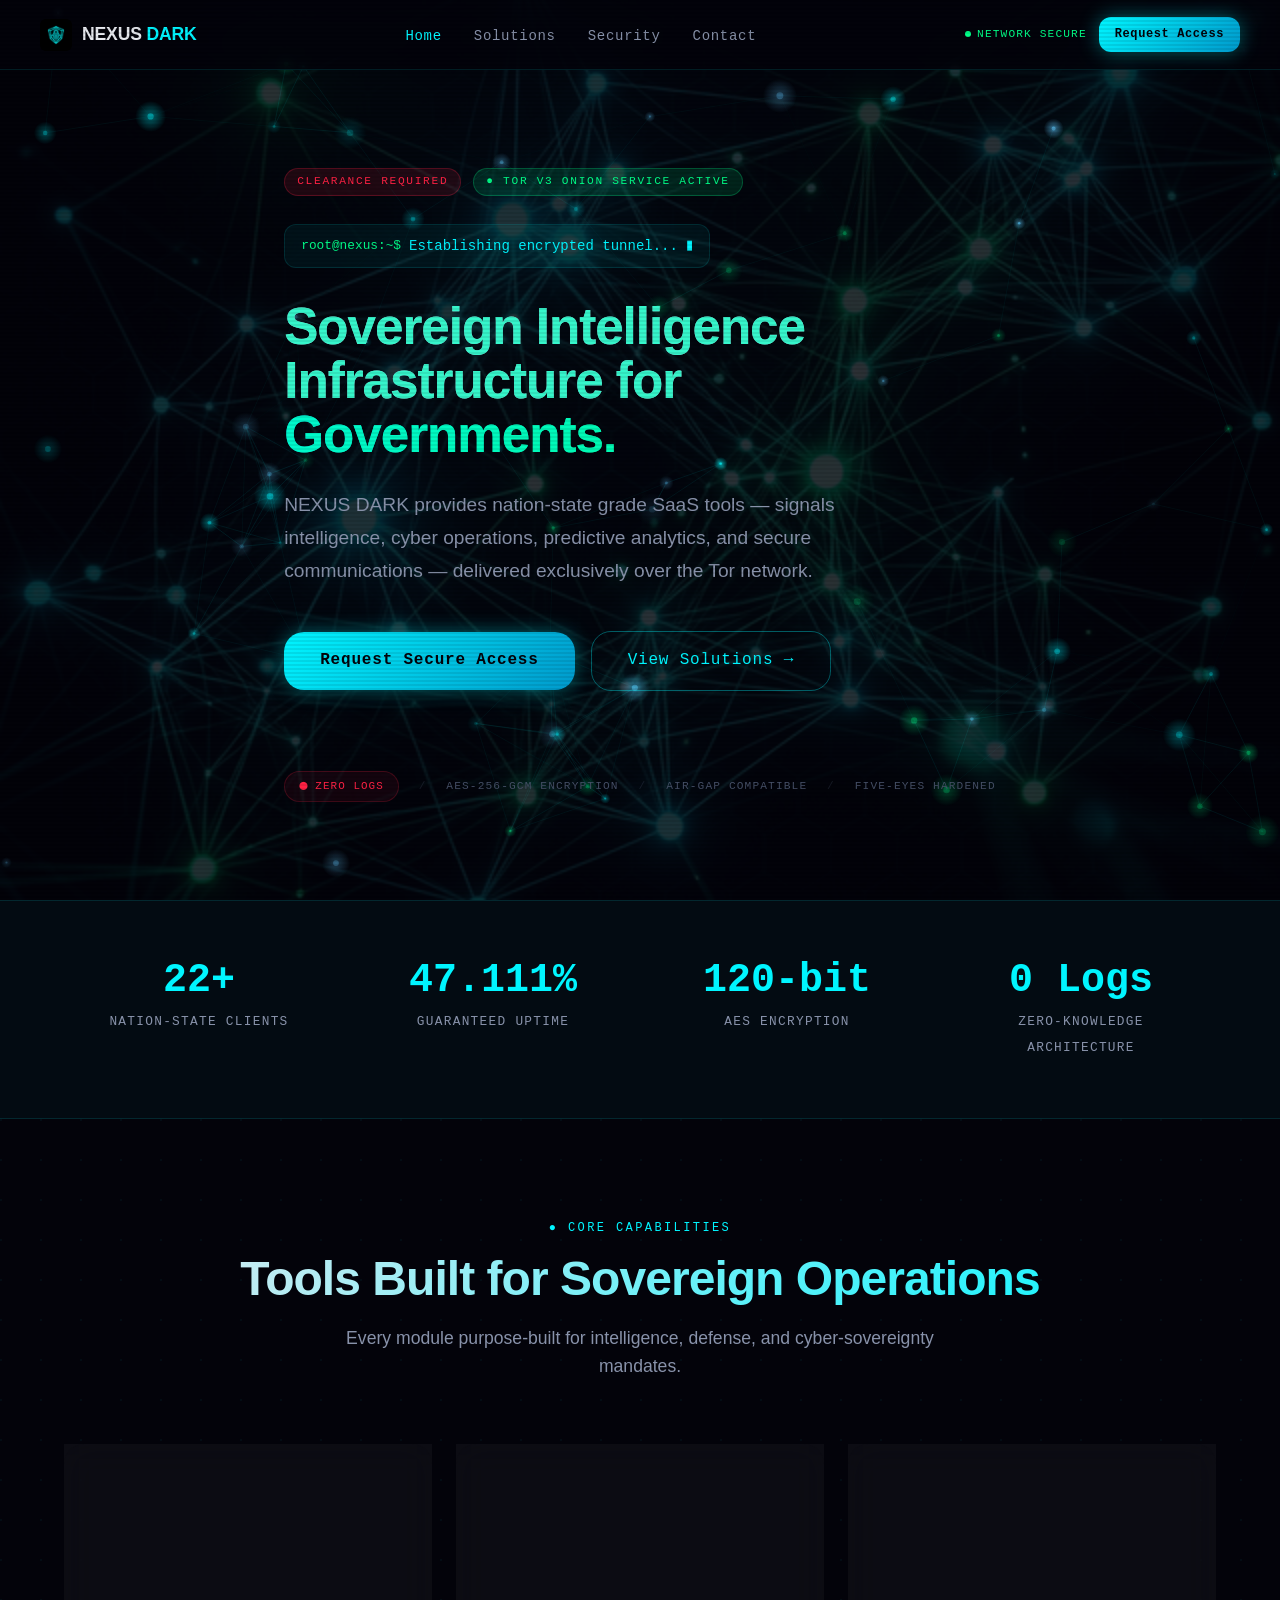
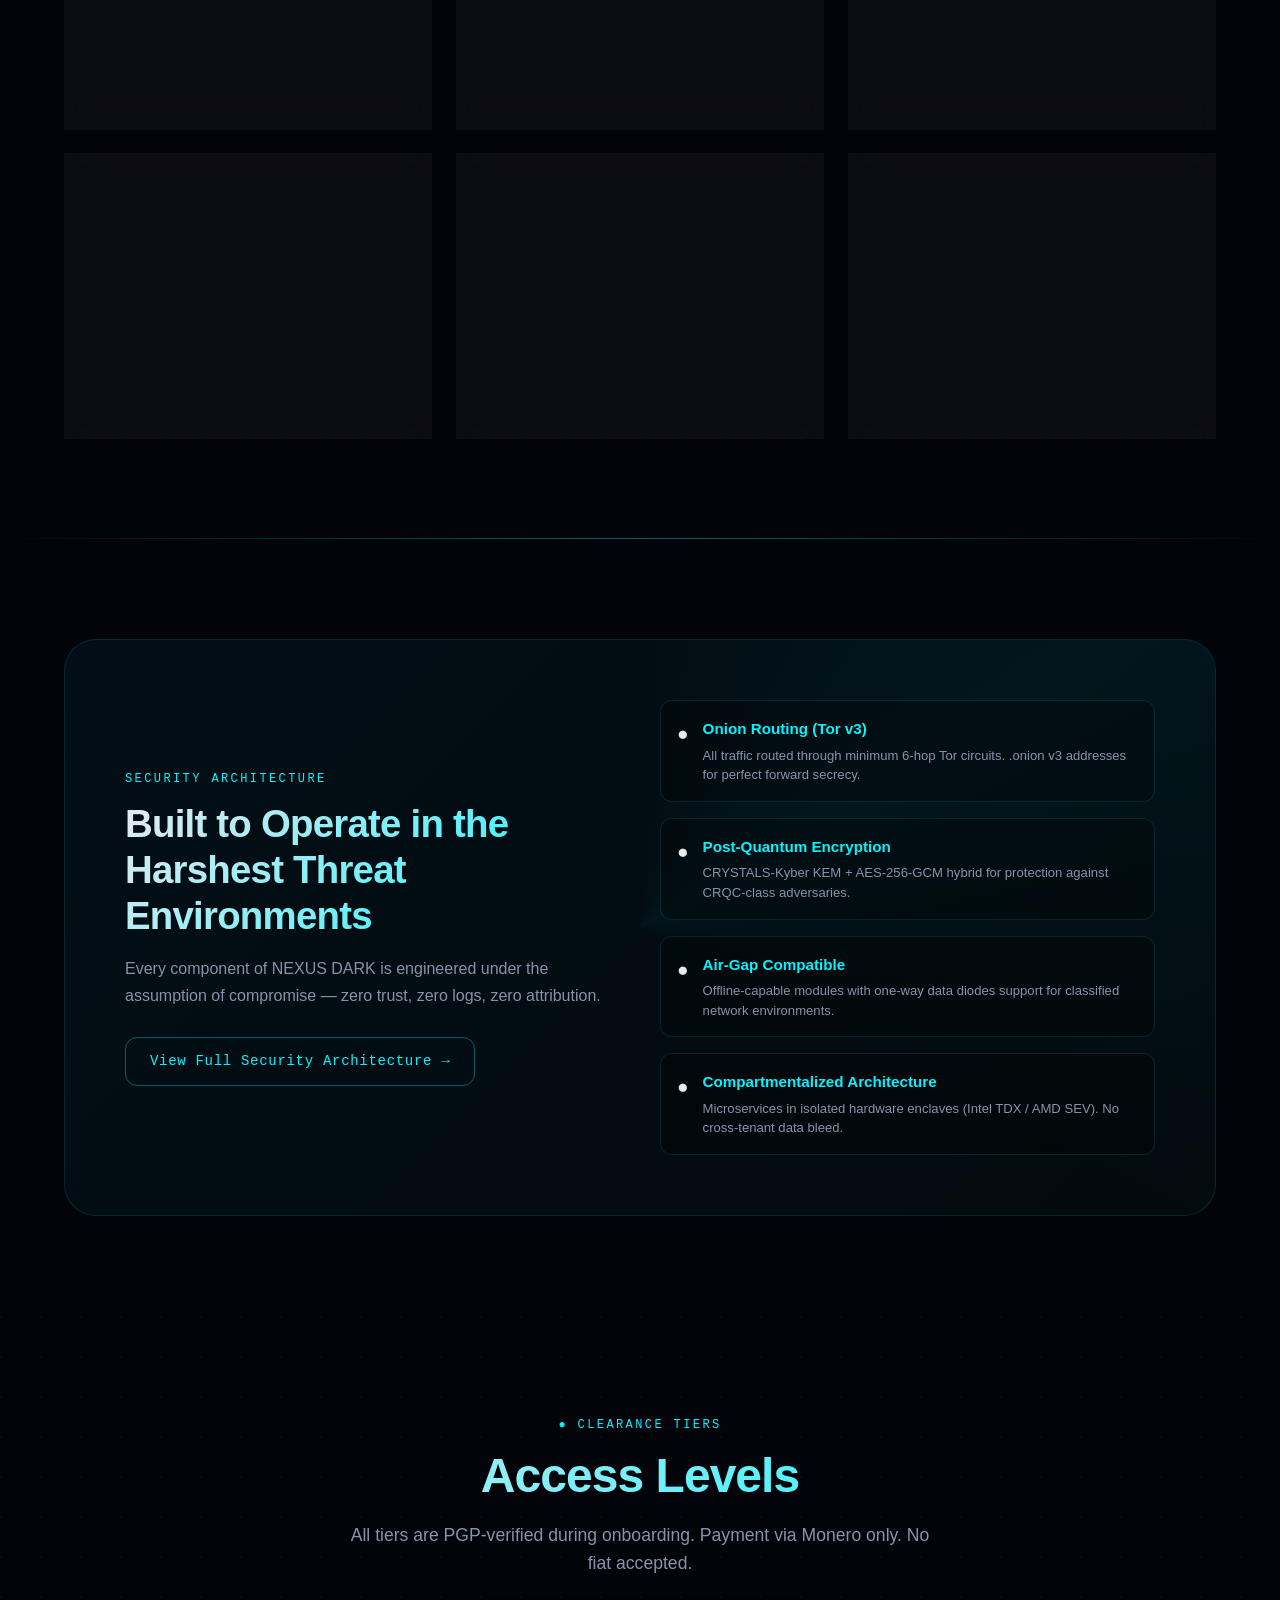
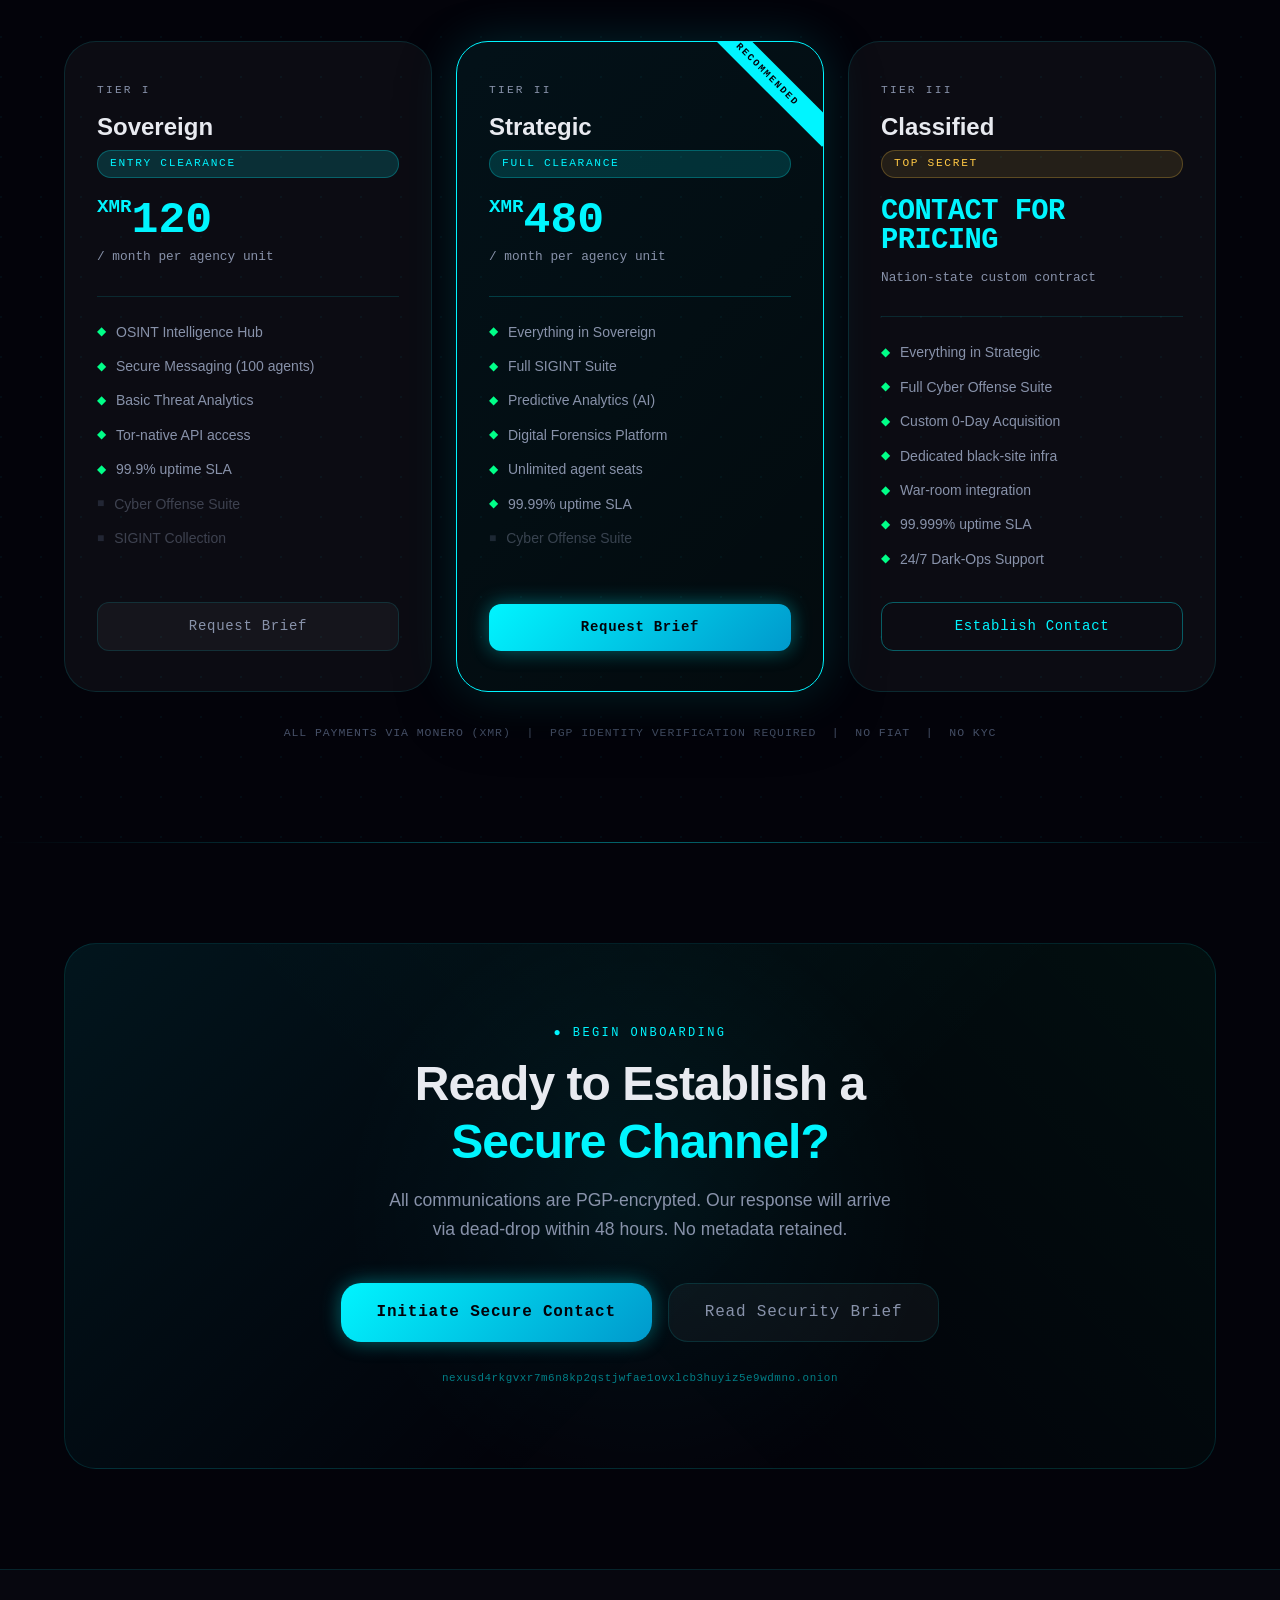
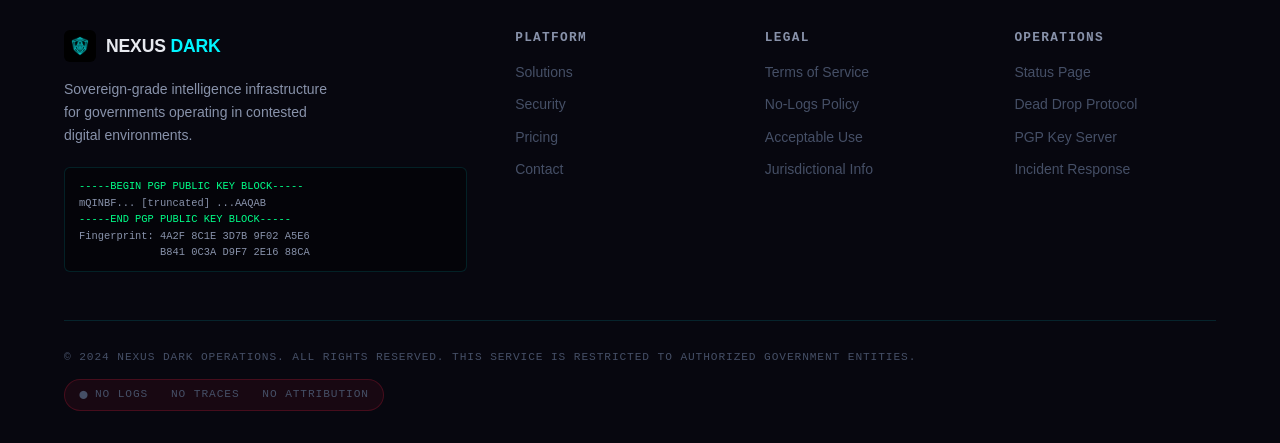
==== commit b593a1e0: "Initial commit" ====
--- a/index.html
+++ b/index.html
@@ -16,13 +16,13 @@
 
 <body>
 
-    <!-- Security Overlay -->
+    
     <div id="security-overlay">
         <h2>[!] SECURITY ALERT</h2>
         <p>Developer tools detected.<br />This session has been flagged. Close developer tools to continue.</p>
     </div>
 
-    <!-- Navigation -->
+    
     <nav class="navbar" id="navbar">
         <div class="nav-inner">
             <a class="nav-logo" href="index.html">
@@ -51,7 +51,7 @@
         </div>
     </nav>
 
-    <!-- Mobile Nav -->
+    
     <nav class="mobile-nav" id="mobile-nav">
         <a href="index.html">Home</a>
         <a href="html/solutions.html">Solutions</a>
@@ -60,7 +60,7 @@
         <a href="html/contact.html" class="btn btn-primary btn-sm" style="width:fit-content">Request Access</a>
     </nav>
 
-    <!-- ── Hero ──────────────────────────────────────────────────── -->
+    
     <section class="hero" id="hero">
         <canvas id="hero-canvas"></canvas>
         <img src="images/hero_bg.png" alt="" class="hero-bg-img" aria-hidden="true" />
@@ -110,7 +110,7 @@
         </div>
     </section>
 
-    <!-- ── Stats Bar ─────────────────────────────────────────────── -->
+    
     <div class="stats-bar">
         <div class="stats-grid">
             <div class="stat-item reveal reveal-delay-1">
@@ -132,7 +132,7 @@
         </div>
     </div>
 
-    <!-- ── Features ──────────────────────────────────────────────── -->
+    
     <section class="section hex-bg" id="features">
         <div class="container">
             <div class="section-header reveal">
@@ -222,7 +222,7 @@
 
     <div class="glow-line"></div>
 
-    <!-- ── Security Highlight ─────────────────────────────────────── -->
+    
     <section class="section" id="security-section">
         <div class="container">
             <div class="security-highlight reveal">
@@ -282,7 +282,7 @@
         </div>
     </section>
 
-    <!-- ── Pricing ────────────────────────────────────────────────── -->
+    
     <section class="section hex-bg" id="pricing">
         <div class="container">
             <div class="section-header reveal">
@@ -294,7 +294,7 @@
 
             <div class="pricing-grid">
 
-                <!-- Tier 1: Sovereign -->
+                
                 <div class="pricing-card reveal reveal-delay-1">
                     <div class="pricing-tier">Tier I</div>
                     <div class="pricing-name">Sovereign</div>
@@ -318,7 +318,7 @@
                         Brief</a>
                 </div>
 
-                <!-- Tier 2: Strategic (Featured) -->
+                
                 <div class="pricing-card featured reveal reveal-delay-2">
                     <div class="pricing-tier">Tier II</div>
                     <div class="pricing-name">Strategic</div>
@@ -340,7 +340,7 @@
                         style="width:100%;justify-content:center;">Request Brief</a>
                 </div>
 
-                <!-- Tier 3: Classified -->
+                
                 <div class="pricing-card reveal reveal-delay-3">
                     <div class="pricing-tier">Tier III</div>
                     <div class="pricing-name">Classified</div>
@@ -374,7 +374,7 @@
 
     <div class="glow-line"></div>
 
-    <!-- ── CTA Banner ─────────────────────────────────────────────── -->
+    
     <section class="section" id="cta">
         <div class="container">
             <div class="cta-banner reveal">
@@ -394,7 +394,7 @@
         </div>
     </section>
 
-    <!-- ── Footer ─────────────────────────────────────────────────── -->
+    
     <footer class="footer">
         <div class="container">
             <div class="footer-grid">
--- a/css/style.css
+++ b/css/style.css
@@ -1,6 +1,5 @@
-@import url('https://fonts.googleapis.com/css2?family=Space+Grotesk:wght@300;400;500;600;700&family=JetBrains+Mono:wght@300;400;500;700&display=swap');
-
-/* ── CSS Variables ─────────────────────────────────────────── */
+﻿@import url('https://fonts.googleapis.com/css2?family=Space+Grotesk:wght@300;400;500;600;700&family=JetBrains+Mono:wght@300;400;500;700&display=swap');
+
 :root {
     --bg-void: #03030a;
     --bg-deep: #07070f;
@@ -37,7 +36,6 @@
     --transition-slow: all 0.6s cubic-bezier(0.4, 0, 0.2, 1);
 }
 
-/* ── Reset & Base ──────────────────────────────────────────── */
 *,
 *::before,
 *::after {
@@ -60,7 +58,6 @@
     min-height: 100vh;
 }
 
-/* Scanline overlay */
 body::before {
     content: '';
     position: fixed;
@@ -96,7 +93,6 @@
     color: var(--cyan);
 }
 
-/* Scrollbar */
 ::-webkit-scrollbar {
     width: 6px;
 }
@@ -114,7 +110,6 @@
     background: var(--cyan);
 }
 
-/* ── Typography ────────────────────────────────────────────── */
 h1,
 h2,
 h3,
@@ -142,7 +137,6 @@
     color: var(--text-secondary);
 }
 
-/* ── Layout Utilities ──────────────────────────────────────── */
 .container {
     max-width: 1200px;
     margin: 0 auto;
@@ -184,7 +178,6 @@
     margin: 0 auto;
 }
 
-/* ── Navigation ────────────────────────────────────────────── */
 .navbar {
     position: fixed;
     top: 0;
@@ -294,7 +287,6 @@
     animation: pulse-green 2s infinite;
 }
 
-/* ── Buttons ───────────────────────────────────────────────── */
 .btn {
     display: inline-flex;
     align-items: center;
@@ -376,7 +368,6 @@
     font-size: 0.75rem;
 }
 
-/* ── Badge / Tag ───────────────────────────────────────────── */
 .badge {
     display: inline-flex;
     align-items: center;
@@ -414,7 +405,6 @@
     color: var(--gold);
 }
 
-/* ── Card ──────────────────────────────────────────────────── */
 .card {
     background: var(--bg-card);
     border: 1px solid var(--border);
@@ -450,7 +440,6 @@
     opacity: 1;
 }
 
-/* ── Hero Section ──────────────────────────────────────────── */
 .hero {
     position: relative;
     min-height: 100vh;
@@ -570,7 +559,6 @@
     color: var(--green);
 }
 
-/* ── Stats Bar ─────────────────────────────────────────────── */
 .stats-bar {
     background: rgba(0, 245, 255, 0.03);
     border-top: 1px solid var(--border);
@@ -616,7 +604,6 @@
     align-self: stretch;
 }
 
-/* ── Features Section ──────────────────────────────────────── */
 .features-grid {
     display: grid;
     grid-template-columns: repeat(3, 1fr);
@@ -701,7 +688,6 @@
     text-transform: uppercase;
 }
 
-/* ── Glow line ─────────────────────────────────────────────── */
 .glow-line {
     height: 1px;
     background: linear-gradient(90deg, transparent 0%, var(--cyan) 50%, transparent 100%);
@@ -709,7 +695,6 @@
     opacity: 0.4;
 }
 
-/* ── Security Highlight ────────────────────────────────────── */
 .security-highlight {
     background: linear-gradient(135deg, rgba(0, 245, 255, 0.05), rgba(0, 255, 136, 0.03));
     border: 1px solid var(--border);
@@ -778,7 +763,6 @@
     line-height: 1.5;
 }
 
-/* ── Pricing ───────────────────────────────────────────────── */
 .pricing-grid {
     display: grid;
     grid-template-columns: repeat(3, 1fr);
@@ -890,7 +874,6 @@
     flex-shrink: 0;
 }
 
-/* ── CTA Banner ────────────────────────────────────────────── */
 .cta-banner {
     background: linear-gradient(135deg, rgba(0, 245, 255, 0.08) 0%, rgba(0, 0, 0, 0) 60%),
         linear-gradient(225deg, rgba(0, 255, 136, 0.05) 0%, rgba(0, 0, 0, 0) 60%);
@@ -937,7 +920,6 @@
     position: relative;
 }
 
-/* ── Footer ────────────────────────────────────────────────── */
 .footer {
     background: var(--bg-deep);
     border-top: 1px solid var(--border);
@@ -1026,7 +1008,6 @@
     word-break: break-all;
 }
 
-/* ── Animations ────────────────────────────────────────────── */
 @keyframes blink {
 
     0%,
@@ -1168,7 +1149,6 @@
     opacity: 0.4;
 }
 
-/* Scroll reveal */
 .reveal {
     opacity: 0;
     transform: translateY(30px);
@@ -1201,7 +1181,6 @@
     transition-delay: 0.5s;
 }
 
-/* ── Misc / Utility ────────────────────────────────────────── */
 .text-center {
     text-align: center;
 }
@@ -1246,7 +1225,6 @@
     align-items: center;
 }
 
-/* Hex background pattern */
 .hex-bg {
     position: relative;
     overflow: hidden;
@@ -1268,7 +1246,6 @@
     z-index: 1;
 }
 
-/* No-logs pill */
 .no-logs-pill {
     display: inline-flex;
     align-items: center;
@@ -1290,7 +1267,6 @@
     animation: blink 1.5s step-end infinite;
 }
 
-/* Hamburger */
 .hamburger {
     display: none;
     flex-direction: column;
@@ -1308,7 +1284,6 @@
     transition: var(--transition);
 }
 
-/* ── Forms ─────────────────────────────────────────────────── */
 .form-group {
     margin-bottom: 20px;
 }
@@ -1360,7 +1335,6 @@
     background: var(--bg-deep);
 }
 
-/* ── Warning Box ───────────────────────────────────────────── */
 .warn-box {
     background: rgba(255, 34, 68, 0.06);
     border: 1px solid rgba(255, 34, 68, 0.2);
@@ -1376,7 +1350,6 @@
     color: var(--red-warn);
 }
 
-/* ── Page Header (inner pages) ─────────────────────────────── */
 .page-hero {
     padding: 140px 0 80px;
     text-align: center;
@@ -1409,7 +1382,6 @@
     position: relative;
 }
 
-/* ── Responsive ────────────────────────────────────────────── */
 @media (max-width: 1024px) {
     .features-grid {
         grid-template-columns: repeat(2, 1fr);
@@ -1490,7 +1462,6 @@
     }
 }
 
-/* ── DevTools Warning Overlay ──────────────────────────────── */
 #security-overlay {
     display: none;
     position: fixed;
@@ -1523,7 +1494,6 @@
     line-height: 1.7;
 }
 
-/* ── Mobile Nav ────────────────────────────────────────────── */
 .mobile-nav {
     position: fixed;
     top: 70px;
